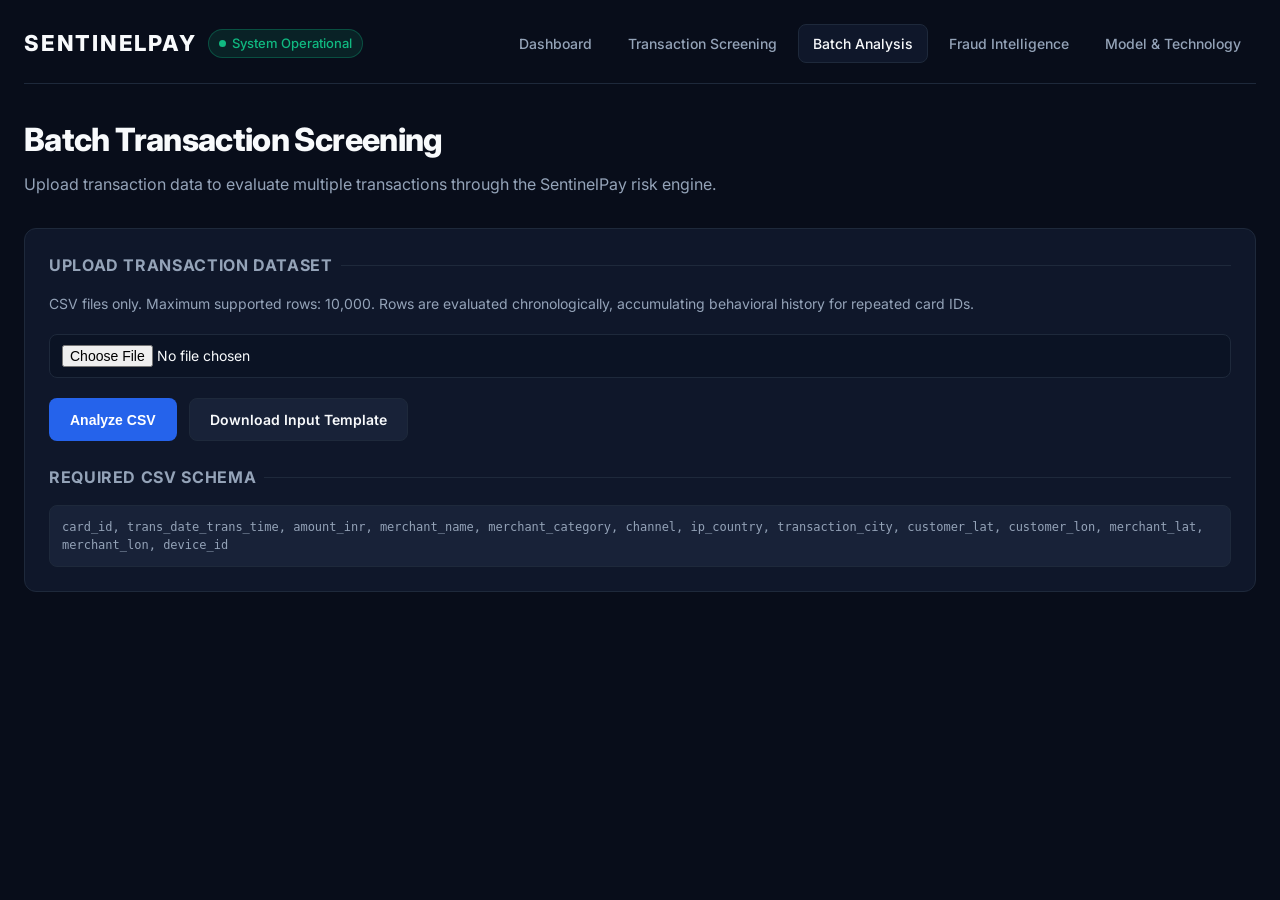
==== templates/batch.html @ fc61be5d "Initial commit: SentinelPay Fraud Intelligence Platform" ====
<!doctype html>
<html lang="en">
<head>
  <meta charset="utf-8">
  <meta name="viewport" content="width=device-width, initial-scale=1">
  <title>SentinelPay — Batch Transaction Screening</title>
  <link rel="stylesheet" href="/static/style.css">
</head>
<body>
  <div class="app-shell">
    <header class="nav-header">
      <div class="brand-block">
        <div class="brand-title">SENTINELPAY</div>
        <div class="status-badge"><span class="dot"></span> System Operational</div>
      </div>
      <nav class="main-nav">
        <a href="/">Dashboard</a>
        <a href="/screen">Transaction Screening</a>
        <a class="active" href="/batch">Batch Analysis</a>
        <a href="/fraud-intelligence">Fraud Intelligence</a>
        <a href="/model">Model &amp; Technology</a>
      </nav>
    </header>

    <main>
      <section class="hero">
        <h1>Batch Transaction Screening</h1>
        <p>Upload transaction data to evaluate multiple transactions through the SentinelPay risk engine.</p>
      </section>

      <section class="panel">
        <div class="section-title">Upload Transaction Dataset</div>
        <p style="color: var(--text-muted); font-size: 14px; margin-bottom: 20px;">
          CSV files only. Maximum supported rows: 10,000. Rows are evaluated chronologically, accumulating behavioral history for repeated card IDs.
        </p>

        <div class="field-group" style="margin-bottom: 20px;">
          <input id="csvFile" type="file" accept=".csv,text/csv">
        </div>

        <div class="form-actions" style="margin-top: 0;">
          <button id="analyzeBtn" class="btn btn-primary">Analyze CSV</button>
          <a class="btn btn-secondary" href="/api/template.csv">Download Input Template</a>
        </div>

        <div style="margin-top: 24px;">
          <div class="section-title">Required CSV Schema</div>
          <p style="font-family: monospace; font-size: 12px; color: var(--text-muted); background: var(--bg-card); padding: 12px; border-radius: 8px; border: 1px solid var(--border);">
            card_id, trans_date_trans_time, amount_inr, merchant_name, merchant_category, channel, ip_country, transaction_city, customer_lat, customer_lon, merchant_lat, merchant_lon, device_id
          </p>
        </div>
      </section>

      <section id="batchResult" class="panel hidden"></section>
    </main>
  </div>

  <script src="/static/batch.js"></script>
</body>
</html>
---- static/style.css ----
@import url('https://fonts.googleapis.com/css2?family=Inter:wght@300;400;500;600;700;800&display=swap');

:root {
  --bg-dark: #080d1a;
  --bg-panel: #0f172a;
  --bg-card: #182238;
  --bg-input: #0b1324;
  --border: #1e293b;
  --border-focus: #3b82f6;
  --text-main: #f8fafc;
  --text-muted: #94a3b8;
  --text-dim: #64748b;
  --primary: #2563eb;
  --primary-hover: #1d4ed8;
  --accent: #38bdf8;
  
  --low-green: #10b981;
  --low-bg: rgba(16, 185, 129, 0.12);
  --low-border: rgba(16, 185, 129, 0.3);
  
  --med-amber: #f59e0b;
  --med-bg: rgba(245, 158, 11, 0.12);
  --med-border: rgba(245, 158, 11, 0.3);
  
  --high-red: #ef4444;
  --high-bg: rgba(239, 68, 68, 0.12);
  --high-border: rgba(239, 68, 68, 0.3);
}

* {
  box-sizing: border-box;
  margin: 0;
  padding: 0;
}

body {
  background-color: var(--bg-dark);
  color: var(--text-main);
  font-family: 'Inter', -apple-system, BlinkMacSystemFont, 'Segoe UI', Roboto, sans-serif;
  line-height: 1.5;
  -webkit-font-smoothing: antialiased;
}

.app-shell {
  max-width: 1280px;
  margin: 0 auto;
  padding: 24px 24px 80px;
}

/* Header & Navigation */
header.nav-header {
  display: flex;
  justify-content: space-between;
  align-items: center;
  gap: 20px;
  padding-bottom: 20px;
  border-bottom: 1px solid var(--border);
  margin-bottom: 32px;
}

.brand-block {
  display: flex;
  align-items: center;
  gap: 12px;
}

.brand-title {
  font-size: 22px;
  font-weight: 800;
  letter-spacing: 0.08em;
  color: var(--text-main);
}

.status-badge {
  display: inline-flex;
  align-items: center;
  gap: 6px;
  font-size: 13px;
  font-weight: 500;
  color: var(--low-green);
  background: var(--low-bg);
  border: 1px solid var(--low-border);
  padding: 4px 10px;
  border-radius: 999px;
}

.dot {
  width: 7px;
  height: 7px;
  background: var(--low-green);
  border-radius: 50%;
  display: inline-block;
}

nav.main-nav {
  display: flex;
  gap: 6px;
}

nav.main-nav a {
  color: var(--text-muted);
  text-decoration: none;
  font-size: 14px;
  font-weight: 500;
  padding: 8px 14px;
  border-radius: 8px;
  transition: all 0.15s ease;
  border: 1px solid transparent;
}

nav.main-nav a:hover {
  color: var(--text-main);
  background: rgba(255, 255, 255, 0.05);
}

nav.main-nav a.active {
  color: var(--text-main);
  background: var(--bg-panel);
  border-color: var(--border);
}

/* Page Hero */
.hero {
  margin-bottom: 32px;
}

.hero h1 {
  font-size: 32px;
  font-weight: 800;
  letter-spacing: -0.02em;
  margin-bottom: 8px;
  color: var(--text-main);
}

.hero p {
  font-size: 16px;
  color: var(--text-muted);
  max-width: 800px;
}

/* Panels & Cards */
.panel {
  background: var(--bg-panel);
  border: 1px solid var(--border);
  border-radius: 12px;
  padding: 24px;
  margin-bottom: 24px;
}

.section-title {
  font-size: 16px;
  font-weight: 700;
  letter-spacing: 0.04em;
  text-transform: uppercase;
  color: var(--text-muted);
  margin-bottom: 16px;
  display: flex;
  align-items: center;
  gap: 8px;
}

.section-title::after {
  content: '';
  flex: 1;
  height: 1px;
  background: var(--border);
}

/* KPI Cards Grid */
.kpi-grid {
  display: grid;
  grid-template-columns: repeat(auto-fit, minmax(180px, 1fr));
  gap: 16px;
  margin-bottom: 24px;
}

.kpi-card {
  background: var(--bg-card);
  border: 1px solid var(--border);
  border-radius: 10px;
  padding: 16px 20px;
}

.kpi-card .label {
  font-size: 13px;
  color: var(--text-muted);
  font-weight: 500;
  margin-bottom: 6px;
}

.kpi-card .value {
  font-size: 24px;
  font-weight: 700;
  color: var(--text-main);
}

.kpi-card .value.low { color: var(--low-green); }
.kpi-card .value.med { color: var(--med-amber); }
.kpi-card .value.high { color: var(--high-red); }

/* Form Elements */
.form-grid {
  display: grid;
  grid-template-columns: repeat(3, minmax(0, 1fr));
  gap: 16px;
}

.field-group {
  display: flex;
  flex-direction: column;
  gap: 6px;
}

.field-group label {
  font-size: 13px;
  font-weight: 600;
  color: var(--text-muted);
}

input, select {
  width: 100%;
  background: var(--bg-input);
  color: var(--text-main);
  border: 1px solid var(--border);
  border-radius: 8px;
  padding: 10px 12px;
  font-size: 14px;
  font-family: inherit;
  outline: none;
  transition: border-color 0.15s ease;
}

input:focus, select:focus {
  border-color: var(--border-focus);
}

.form-actions {
  display: flex;
  gap: 12px;
  margin-top: 24px;
}

/* Buttons */
.btn {
  display: inline-flex;
  align-items: center;
  justify-content: center;
  gap: 8px;
  padding: 10px 20px;
  border-radius: 8px;
  font-size: 14px;
  font-weight: 600;
  cursor: pointer;
  border: 1px solid transparent;
  text-decoration: none;
  transition: background 0.15s ease;
}

.btn-primary {
  background: var(--primary);
  color: white;
}

.btn-primary:hover {
  background: var(--primary-hover);
}

.btn-secondary {
  background: var(--bg-card);
  color: var(--text-main);
  border-color: var(--border);
}

.btn-secondary:hover {
  background: rgba(255, 255, 255, 0.08);
}

/* Results Display */
.result-header {
  display: flex;
  justify-content: space-between;
  align-items: center;
  margin-bottom: 20px;
}

.decision-title {
  font-size: 24px;
  font-weight: 800;
}

.badge-risk {
  font-size: 13px;
  font-weight: 700;
  padding: 6px 14px;
  border-radius: 999px;
  text-transform: uppercase;
  letter-spacing: 0.05em;
}

.badge-risk.low { background: var(--low-bg); color: var(--low-green); border: 1px solid var(--low-border); }
.badge-risk.medium { background: var(--med-bg); color: var(--med-amber); border: 1px solid var(--med-border); }
.badge-risk.high { background: var(--high-bg); color: var(--high-red); border: 1px solid var(--high-border); }

.reason-item {
  padding: 10px 14px;
  background: var(--bg-card);
  border-left: 3px solid var(--primary);
  border-radius: 4px;
  font-size: 14px;
  margin-bottom: 8px;
}

/* Tables */
.table-container {
  overflow-x: auto;
  border: 1px solid var(--border);
  border-radius: 8px;
}

table {
  width: 100%;
  border-collapse: collapse;
  font-size: 13px;
  text-align: left;
}

th {
  background: var(--bg-card);
  color: var(--text-muted);
  font-weight: 600;
  padding: 12px 14px;
  border-bottom: 1px solid var(--border);
}

td {
  padding: 12px 14px;
  border-bottom: 1px solid var(--border);
}

tr:last-child td {
  border-bottom: none;
}

/* Timeline / Pipeline */
.pipeline-flow {
  display: flex;
  align-items: center;
  justify-content: space-between;
  gap: 8px;
  overflow-x: auto;
  padding: 20px 0;
}

.pipeline-node {
  background: var(--bg-card);
  border: 1px solid var(--border);
  padding: 12px 16px;
  border-radius: 8px;
  font-size: 13px;
  font-weight: 600;
  text-align: center;
  white-space: nowrap;
}

.pipeline-arrow {
  color: var(--text-dim);
  font-weight: 700;
}

/* Utility */
.hidden { display: none !important; }
.empty-state { text-align: center; color: var(--text-dim); padding: 32px; font-size: 14px; }

@media (max-width: 900px) {
  .form-grid { grid-template-columns: 1fr 1fr; }
  header.nav-header { flex-direction: column; align-items: flex-start; }
}

@media (max-width: 600px) {
  .form-grid { grid-template-columns: 1fr; }
}
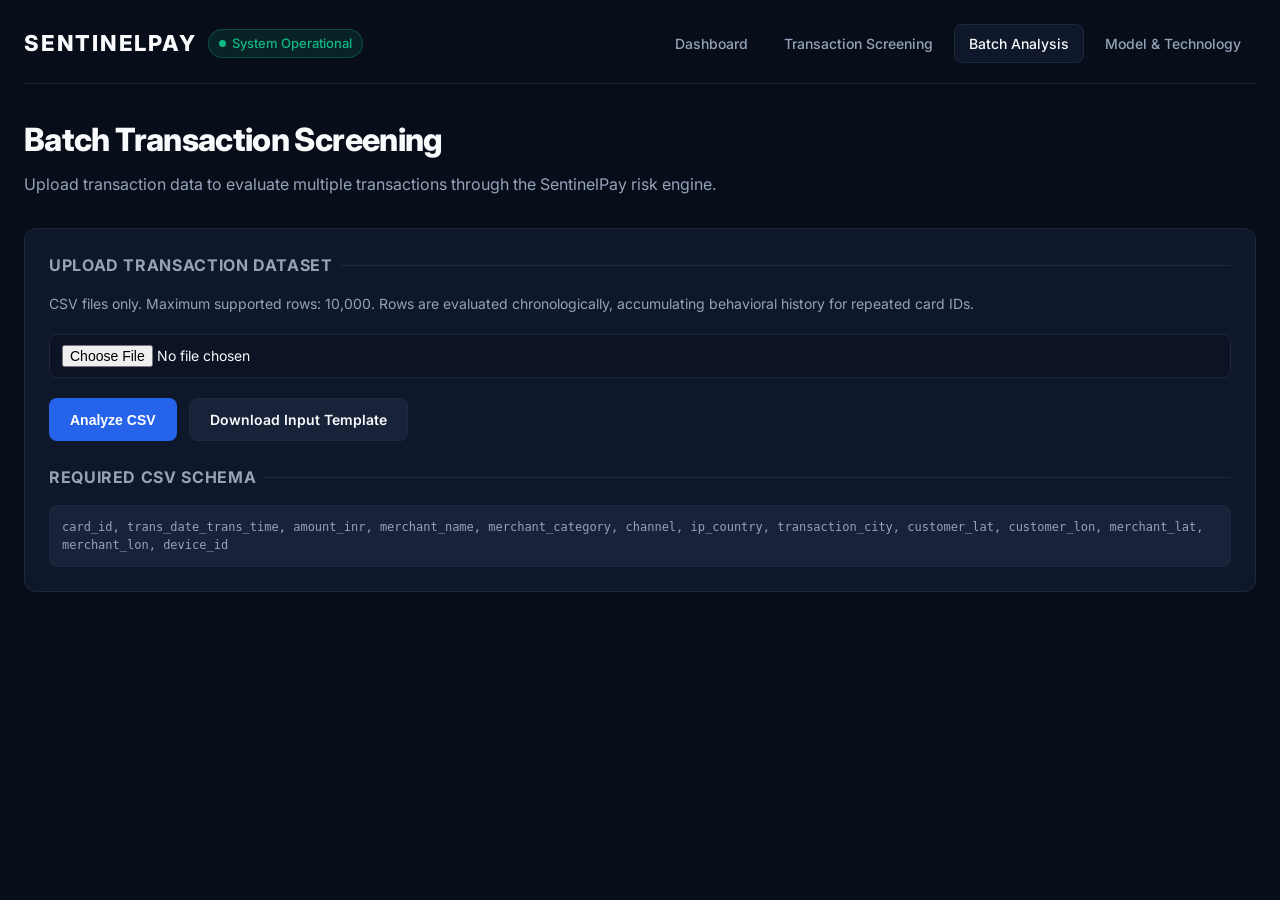
==== commit a055404c: "feat: complete surgical modifications, transaction investigation report, PDF generator, and model ev" ====
--- a/templates/batch.html
+++ b/templates/batch.html
@@ -17,7 +17,6 @@
         <a href="/">Dashboard</a>
         <a href="/screen">Transaction Screening</a>
         <a class="active" href="/batch">Batch Analysis</a>
-        <a href="/fraud-intelligence">Fraud Intelligence</a>
         <a href="/model">Model &amp; Technology</a>
       </nav>
     </header>
